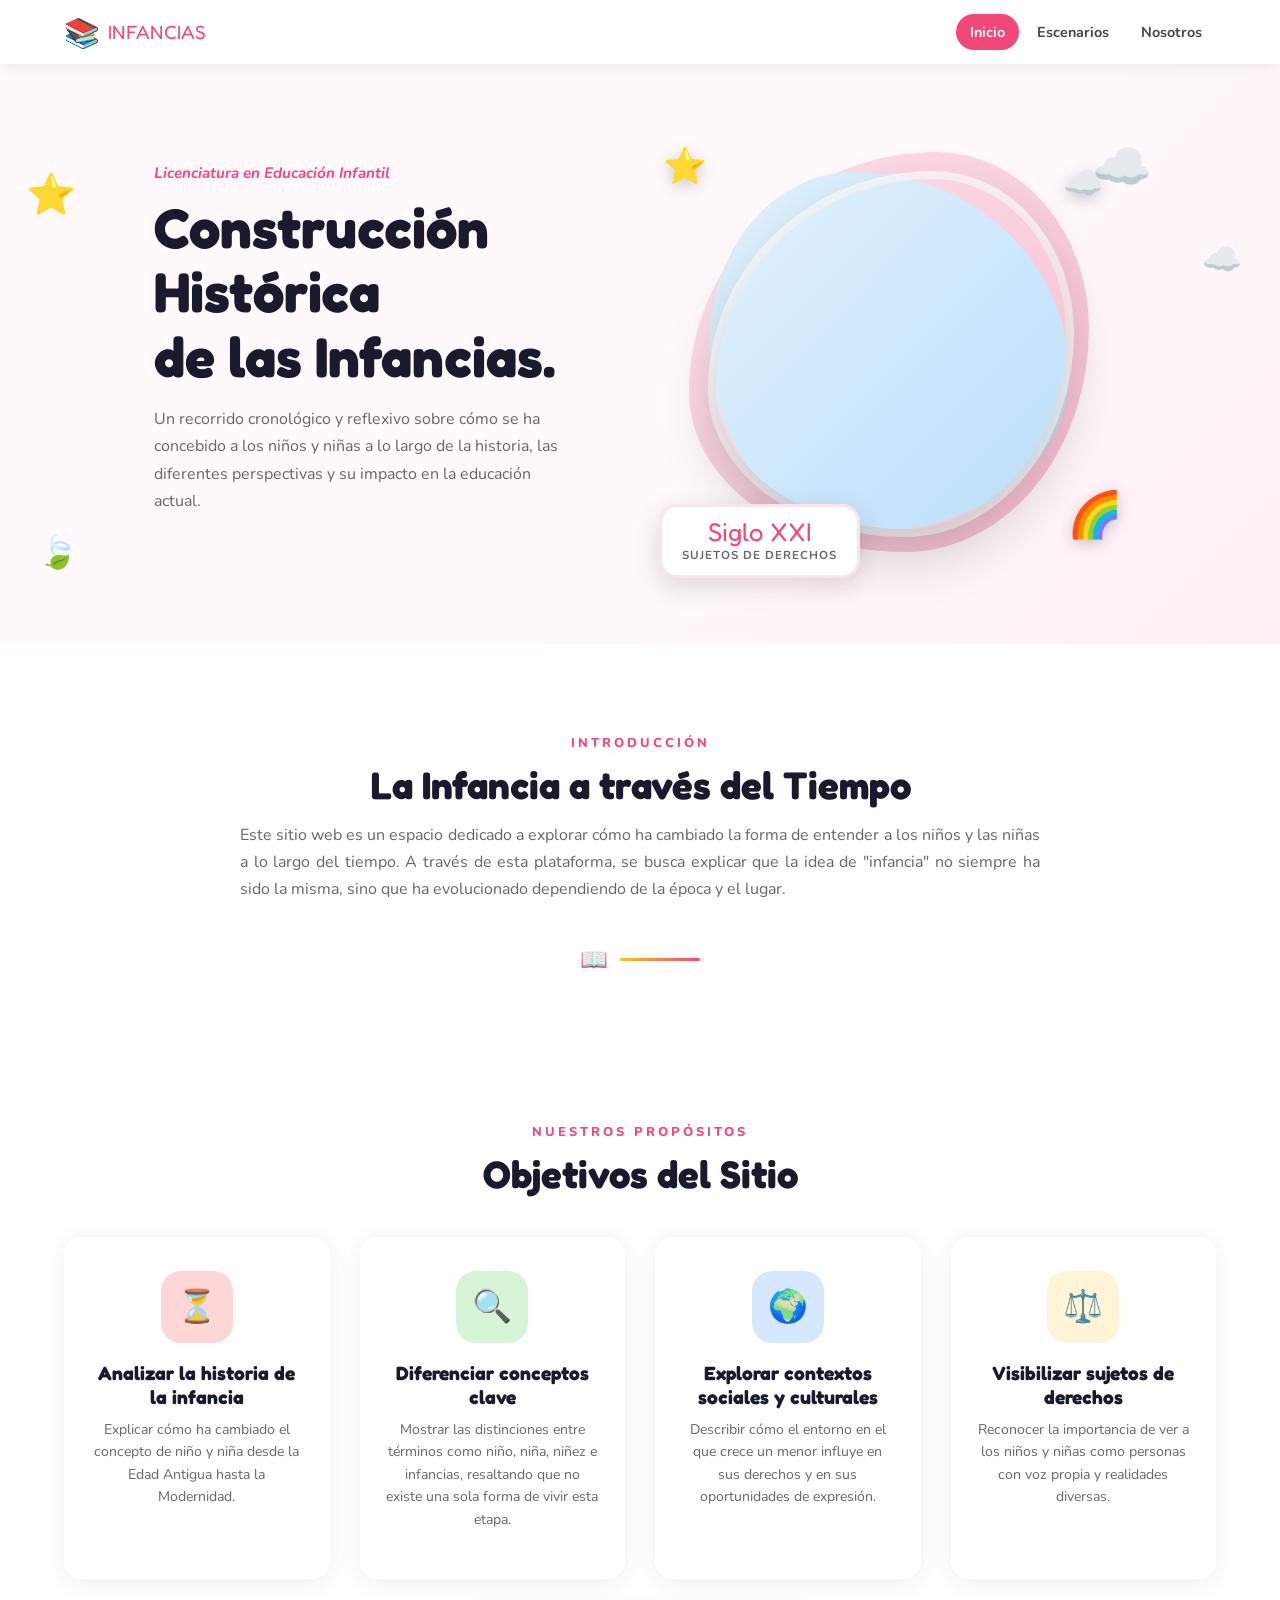
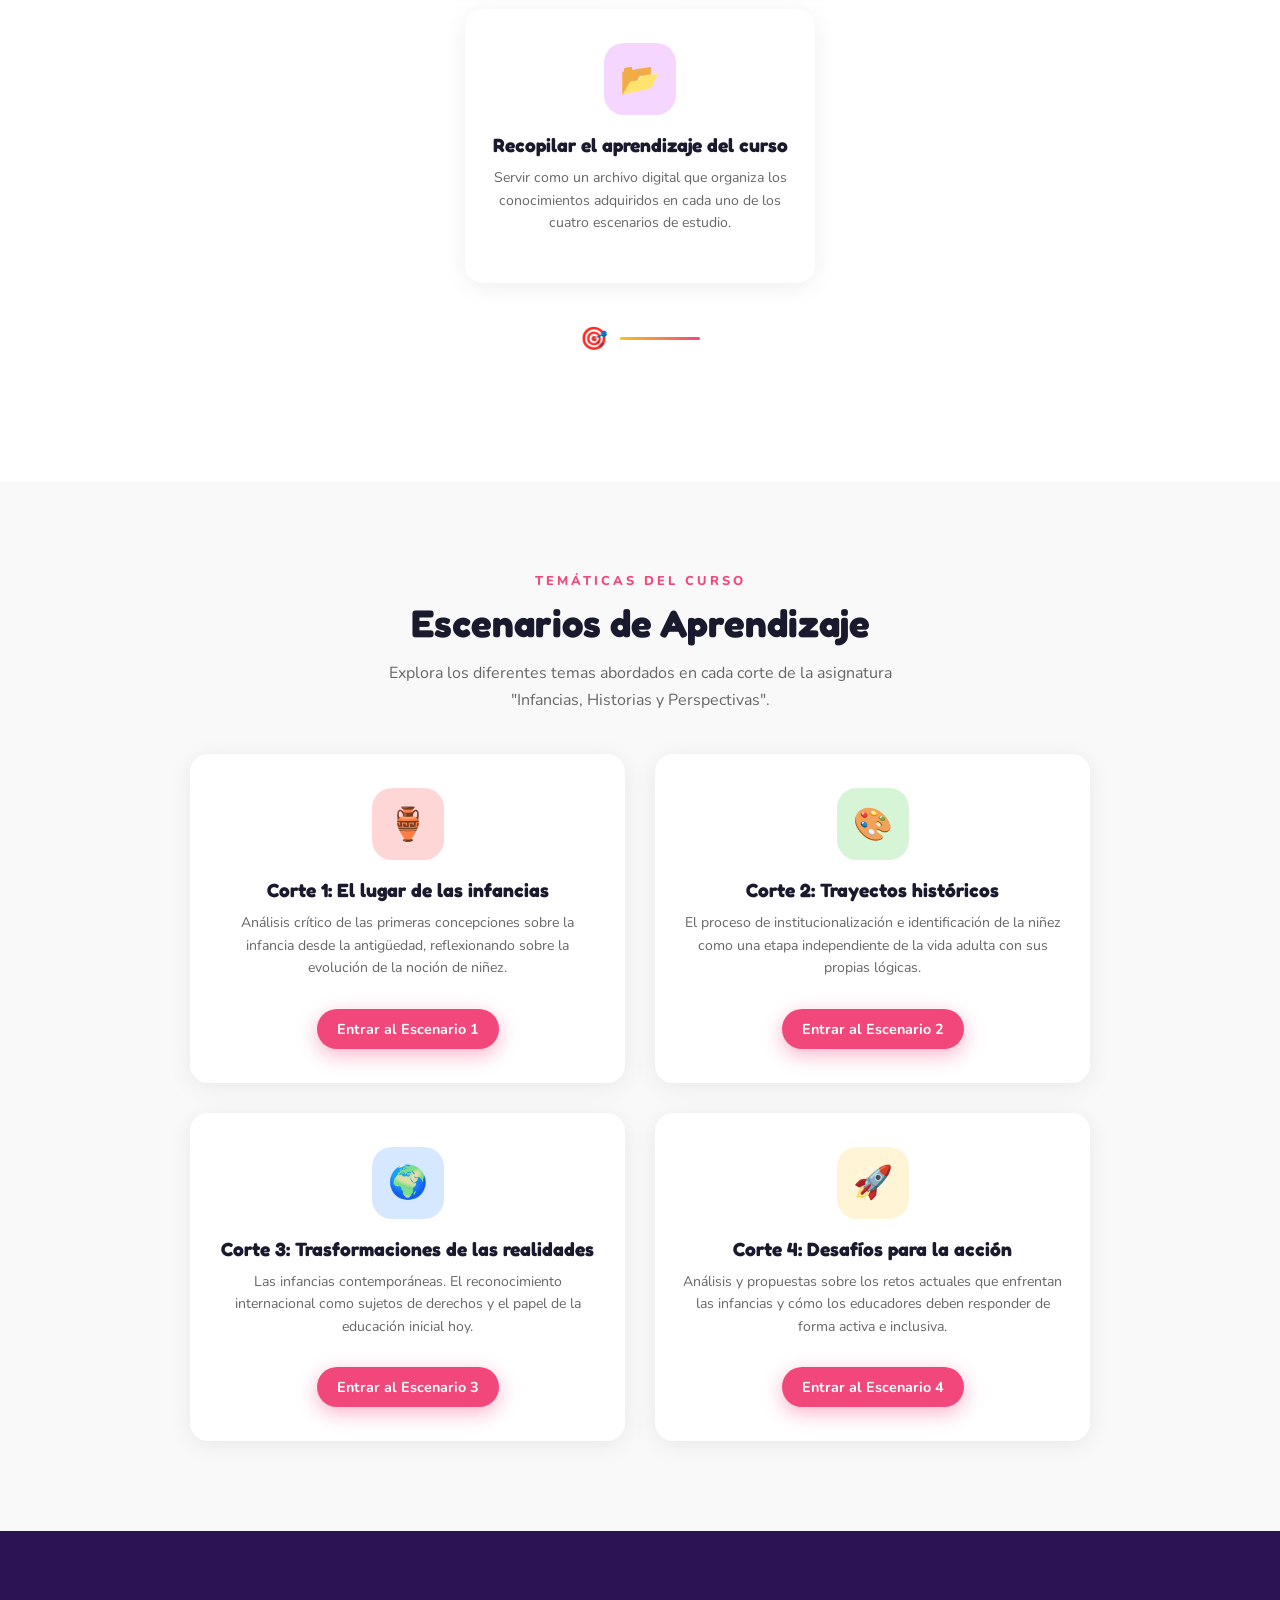
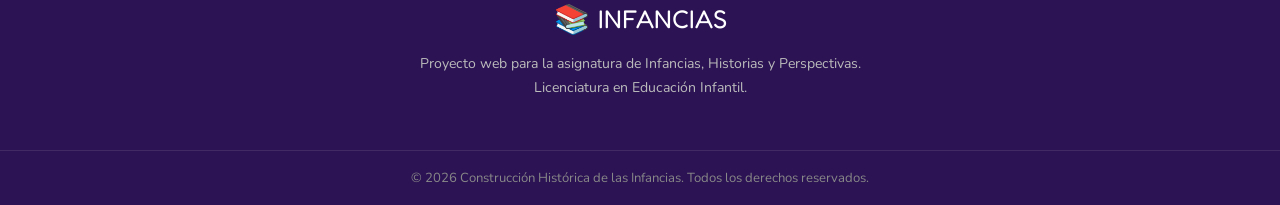
==== index.html @ b463b8f2 "Add files via upload" ====
<!doctype html>
<html lang="es">
  <head>
    <meta charset="UTF-8" />
    <meta name="viewport" content="width=device-width, initial-scale=1.0" />
    <title>Construcción Histórica de las Infancias</title>
    <meta name="description" content="Portal educativo sobre la construcción histórica de las infancias, desarrollado para la Licenciatura en Educación Infantil." />
    <!-- Fonts and icons -->
    <link rel="preconnect" href="https://fonts.googleapis.com" />
    <link rel="preconnect" href="https://fonts.gstatic.com" crossorigin />
    <link href="https://fonts.googleapis.com/css2?family=Nunito:wght@400;600;700;800;900&family=Fredoka+One&display=swap" rel="stylesheet" />
    <link rel="stylesheet" href="https://cdnjs.cloudflare.com/ajax/libs/font-awesome/6.5.0/css/all.min.css" />
    <link rel="stylesheet" href="styles.css" />
  </head>
  <body>
    <!-- ===== NAVBAR ===== -->
    <header class="navbar" id="navbar">
      <div class="nav-inner container">
        <a class="logo" href="index.html">
          <span class="logo-icon">📚</span>
          <span class="logo-text" style="font-size: 1.2rem;">INFANCIAS</span>
        </a>
        <nav class="nav-links" id="navLinks">
          <a href="index.html" class="active" id="nav-home">Inicio</a>
          <a href="index.html#escenarios" id="nav-escenarios">Escenarios</a>
          <a href="nosotros.html" id="nav-about">Nosotros</a>
        </nav>
        <button class="hamburger" id="hamburger" aria-label="Menu">
          <span></span><span></span><span></span>
        </button>
      </div>

    </header>

    <!-- ===== HERO ===== -->
    <section class="hero" id="home">
      <div class="hero-deco star" aria-hidden="true">⭐</div>
      <div class="hero-deco cloud cloud1" aria-hidden="true">☁️</div>
      <div class="hero-deco cloud cloud2" aria-hidden="true">☁️</div>
      <div class="hero-deco leaf" aria-hidden="true">🍃</div>
      <div class="container hero-inner">
        <div class="hero-content">
          <p class="hero-sub" id="hero-sub">Licenciatura en Educación Infantil</p>
          <h1 class="hero-title" id="hero-title" style="font-size: 3.5rem;">
            Construcción Histórica<br />de las Infancias.
          </h1>
          <p class="hero-desc" id="hero-desc">
            Un recorrido cronológico y reflexivo sobre cómo se ha concebido a los niños y niñas a lo largo de la historia, las diferentes perspectivas y su impacto en la educación actual.
          </p>
        </div>
        <div class="hero-image">
          <div class="hero-img-wrapper">
            <div class="blob-deco blob-1" aria-hidden="true"></div>
            <div class="blob-deco blob-2" aria-hidden="true"></div>
            <img src="imagenes/siblings-playing-with-brain-teaser-toys.jpg" alt="Niños jugando" class="hero-photo" />
            <div class="hero-badge badge-rainbow" aria-hidden="true">🌈</div>
            <div class="hero-badge badge-star"    aria-hidden="true">⭐</div>
            <div class="hero-badge badge-cloud"   aria-hidden="true">☁️</div>
            <div class="hero-stat">
              <span class="stat-num">Siglo XXI</span>
              <span class="stat-label">Sujetos de Derechos</span>
            </div>
          </div>
        </div>
      </div>
    </section>

    <!-- ===== INFORMACIÓN GENERAL ===== -->
    <section class="values" id="info-general">
      <div class="container values-inner">
        <p class="section-sub">INTRODUCCIÓN</p>
        <h2 class="section-title">La Infancia a través del Tiempo</h2>
        <p class="section-desc" style="max-width: 800px; text-align: justify;">
          Este sitio web es un espacio dedicado a explorar cómo ha cambiado la forma de entender a los niños y las niñas a lo largo del tiempo. A través de esta plataforma, se busca explicar que la idea de "infancia" no siempre ha sido la misma, sino que ha evolucionado dependiendo de la época y el lugar.
        </p>
        <div class="divider-bee" aria-hidden="true">
          📖 <span class="divider-line"></span>
        </div>
      </div>
    </section>

    <!-- ===== OBJETIVOS ===== -->
    <section class="values" id="objetivos" style="padding-top: 20px;">
      <div class="container values-inner">
        <p class="section-sub">NUESTROS PROPÓSITOS</p>
        <h2 class="section-title">Objetivos del Sitio</h2>
        
        <div class="classes-grid" style="display: grid; grid-template-columns: repeat(auto-fit, minmax(220px, 1fr)); gap: 30px; justify-content: center; margin-top: 40px; margin-bottom: 40px;">
          <div class="class-card">
            <div class="class-icon" style="background: #ffd6d6">⏳</div>
            <h3 style="font-size: 1.2rem;">Analizar la historia de la infancia</h3>
            <p>Explicar cómo ha cambiado el concepto de niño y niña desde la Edad Antigua hasta la Modernidad.</p>
          </div>
          <div class="class-card">
            <div class="class-icon" style="background: #d6f5d6">🔍</div>
            <h3 style="font-size: 1.2rem;">Diferenciar conceptos clave</h3>
            <p>Mostrar las distinciones entre términos como niño, niña, niñez e infancias, resaltando que no existe una sola forma de vivir esta etapa.</p>
          </div>
          <div class="class-card">
            <div class="class-icon" style="background: #d6e8ff">🌍</div>
            <h3 style="font-size: 1.2rem;">Explorar contextos sociales y culturales</h3>
            <p>Describir cómo el entorno en el que crece un menor influye en sus derechos y en sus oportunidades de expresión.</p>
          </div>
          <div class="class-card">
            <div class="class-icon" style="background: #fff4d6">⚖️</div>
            <h3 style="font-size: 1.2rem;">Visibilizar sujetos de derechos</h3>
            <p>Reconocer la importancia de ver a los niños y niñas como personas con voz propia y realidades diversas.</p>
          </div>
          <div class="class-card" style="grid-column: 1 / -1; max-width: 350px; margin: 0 auto;">
            <div class="class-icon" style="background: #f5d6ff">📂</div>
            <h3 style="font-size: 1.2rem;">Recopilar el aprendizaje del curso</h3>
            <p>Servir como un archivo digital que organiza los conocimientos adquiridos en cada uno de los cuatro escenarios de estudio.</p>
          </div>
        </div>
        <div class="divider-bee" aria-hidden="true" style="margin-top:20px;">
          🎯 <span class="divider-line"></span>
        </div>
      </div>
    </section>

    <!-- ===== ESCENARIOS ===== -->
    <section class="classes-sec" id="escenarios" style="background-color: var(--light);">
      <div class="container">
        <p class="section-sub">TEMÁTICAS DEL CURSO</p>
        <h2 class="section-title">Escenarios de Aprendizaje</h2>
        <p class="section-desc">
          Explora los diferentes temas abordados en cada corte de la asignatura "Infancias, Historias y Perspectivas".
        </p>
        <div class="classes-grid" style="display: grid; grid-template-columns: repeat(auto-fit, minmax(300px, 1fr)); gap: 30px; justify-content: center; max-width: 900px; margin: 0 auto;">
          <!-- Corte 1 -->
          <div class="class-card">
            <div class="class-icon" style="background: #ffd6d6">🏺</div>
            <h3>Corte 1: El lugar de las infancias</h3>
            <p>
              Análisis crítico de las primeras concepciones sobre la infancia desde la antigüedad, reflexionando sobre la evolución de la noción de niñez.
            </p>
            <a href="escenario1.html" class="btn btn-primary" style="margin-top: 15px; padding: 10px 20px; font-size: 0.9rem;">Entrar al Escenario 1</a>
          </div>
          <!-- Corte 2 -->
          <div class="class-card">
            <div class="class-icon" style="background: #d6f5d6">🎨</div>
            <h3>Corte 2: Trayectos históricos</h3>
            <p>
              El proceso de institucionalización e identificación de la niñez como una etapa independiente de la vida adulta con sus propias lógicas.
            </p>
            <a href="escenario2.html" class="btn btn-primary" style="margin-top: 15px; padding: 10px 20px; font-size: 0.9rem;">Entrar al Escenario 2</a>
          </div>
          <!-- Corte 3 -->
          <div class="class-card">
            <div class="class-icon" style="background: #d6e8ff">🌍</div>
            <h3>Corte 3: Trasformaciones de las realidades</h3>
            <p>
              Las infancias contemporáneas. El reconocimiento internacional como sujetos de derechos y el papel de la educación inicial hoy.
            </p>
            <a href="escenario3.html" class="btn btn-primary" style="margin-top: 15px; padding: 10px 20px; font-size: 0.9rem;">Entrar al Escenario 3</a>
          </div>
          <!-- Corte 4 -->
          <div class="class-card">
            <div class="class-icon" style="background: #fff4d6">🚀</div>
            <h3>Corte 4: Desafíos para la acción</h3>
            <p>
              Análisis y propuestas sobre los retos actuales que enfrentan las infancias y cómo los educadores deben responder de forma activa e inclusiva.
            </p>
            <a href="escenario4.html" class="btn btn-primary" style="margin-top: 15px; padding: 10px 20px; font-size: 0.9rem;">Entrar al Escenario 4</a>
          </div>
        </div>
      </div>
    </section>

    <!-- ===== FOOTER ===== -->
    <footer class="footer">
      <div class="container footer-inner" style="grid-template-columns: 1fr; text-align: center;">
        <div class="footer-col" id="footer-brand" style="align-items: center;">
          <a class="logo" href="index.html" style="justify-content: center;">
            <span class="logo-icon">📚</span>
            <span class="logo-text">INFANCIAS</span>
          </a>
          <p>
            Proyecto web para la asignatura de Infancias, Historias y Perspectivas.<br>Licenciatura en Educación Infantil.
          </p>
        </div>
      </div>
      <div class="footer-bottom">
        <p>
          &copy; 2026 Construcción Histórica de las Infancias. Todos los derechos reservados.
        </p>
      </div>
    </footer>

    <!-- Scroll to top -->
    <button class="scroll-top" id="scrollTop" aria-label="Scroll to top">
      <i class="fas fa-chevron-up"></i>
    </button>

    <script src="app.js"></script>
  </body>
</html>
---- styles.css ----
/* =========================================
   KINDORI KINDERGARTEN – CSS
   ========================================= */

/* ---------- RESET & BASE ---------- */
*,
*::before,
*::after {
  box-sizing: border-box;
  margin: 0;
  padding: 0;
}

:root {
  --pink: #f2477a;
  --purple: #2c1354;
  --yellow: #f5c518;
  --red: #ef5350;
  --green: #7cb342;
  --blue: #29b6f6;
  --orange: #ff7043;
  --white: #ffffff;
  --light: #f9f9f9;
  --gray: #666;
  --dark: #1a1a2e;
  --font: "Nunito", sans-serif;
  --font2: "Fredoka One", cursive;
  --shadow: 0 8px 32px rgba(0, 0, 0, 0.12);
  --radius: 18px;
  --transition: 0.3s ease;
}

html {
  scroll-behavior: smooth;
}

body {
  font-family: var(--font);
  font-size: 16px;
  color: #444;
  background: var(--white);
  overflow-x: hidden;
}

a {
  text-decoration: none;
  color: inherit;
}
ul {
  list-style: none;
}
img {
  display: block;
  max-width: 100%;
}

.container {
  max-width: 1200px;
  margin: 0 auto;
  padding: 0 24px;
}

/* ---------- BUTTONS ---------- */
.btn {
  display: inline-block;
  padding: 14px 32px;
  border-radius: 50px;
  font-weight: 700;
  font-size: 0.95rem;
  cursor: pointer;
  transition: var(--transition);
  border: none;
}
.btn-primary {
  background: var(--pink);
  color: var(--white);
  box-shadow: 0 6px 20px rgba(242, 71, 122, 0.4);
}
.btn-primary:hover {
  background: #d93568;
  transform: translateY(-2px);
  box-shadow: 0 10px 28px rgba(242, 71, 122, 0.5);
}

/* ---------- SECTION COMMON ---------- */
.section-sub {
  color: var(--pink);
  font-size: 0.8rem;
  font-weight: 800;
  letter-spacing: 3px;
  text-align: center;
  margin-bottom: 10px;
  text-transform: uppercase;
}
.section-title {
  font-family: var(--font2);
  font-size: 2.4rem;
  color: var(--dark);
  text-align: center;
  margin-bottom: 14px;
}
.section-desc {
  max-width: 540px;
  margin: 0 auto 40px;
  text-align: center;
  color: var(--gray);
  line-height: 1.7;
}



/* =========================================
   NAVBAR
   ========================================= */
.navbar {
  background: var(--white);
  position: sticky;
  top: 0;
  z-index: 1000;
  box-shadow: 0 2px 16px rgba(0, 0, 0, 0.08);
  transition: var(--transition);
}
.navbar.scrolled {
  box-shadow: 0 4px 24px rgba(0, 0, 0, 0.15);
}
.nav-inner {
  display: flex;
  align-items: center;
  justify-content: space-between;
  padding-top: 14px;
  padding-bottom: 14px;
}
.logo {
  display: flex;
  align-items: center;
  gap: 8px;
  font-family: var(--font2);
  font-size: 1.6rem;
  color: var(--dark);
}
.logo-icon {
  font-size: 1.8rem;
}
.logo-text {
  color: var(--pink);
}
.nav-links {
  display: flex;
  align-items: center;
  gap: 4px;
}
.nav-links a {
  padding: 8px 14px;
  border-radius: 50px;
  font-weight: 700;
  font-size: 0.9rem;
  color: #444;
  transition: var(--transition);
}
.nav-links a:hover,
.nav-links a.active {
  background: var(--pink);
  color: var(--white);
}
.search-btn {
  background: var(--pink);
  color: var(--white);
  border: none;
  width: 36px;
  height: 36px;
  border-radius: 50%;
  cursor: pointer;
  font-size: 0.9rem;
  transition: var(--transition);
  margin-left: 6px;
}
.search-btn:hover {
  background: #d93568;
}
.search-bar {
  display: none;
  padding: 12px 24px;
  border-top: 1px solid #eee;
}
.search-bar.open {
  display: flex;
  gap: 8px;
}
.search-bar input {
  flex: 1;
  padding: 10px 18px;
  border: 2px solid #eee;
  border-radius: 50px;
  font-family: var(--font);
  font-size: 0.9rem;
  outline: none;
  transition: var(--transition);
}
.search-bar input:focus {
  border-color: var(--pink);
}
.search-bar button {
  background: var(--pink);
  color: #fff;
  border: none;
  border-radius: 50px;
  padding: 10px 22px;
  cursor: pointer;
  transition: var(--transition);
}
.search-bar button:hover {
  background: #d93568;
}
.hamburger {
  display: none;
  flex-direction: column;
  gap: 5px;
  background: none;
  border: none;
  cursor: pointer;
  padding: 4px;
}
.hamburger span {
  width: 26px;
  height: 3px;
  background: var(--dark);
  border-radius: 3px;
  transition: var(--transition);
}

/* =========================================
   HERO
   ========================================= */
.hero {
  min-height: 580px;
  background: linear-gradient(135deg, #fff9fb 60%, #fff0f5 100%);
  position: relative;
  overflow: hidden;
  display: flex;
  align-items: center;
}
.hero-inner {
  display: flex;
  align-items: center;
  justify-content: space-between;
  gap: 32px;
  padding-top: 60px;
  padding-bottom: 60px;
}
.hero-content {
  flex: 1;
  max-width: 500px;
}
.hero-sub {
  color: var(--pink);
  font-weight: 700;
  font-size: 0.95rem;
  margin-bottom: 12px;
  font-style: italic;
}
.hero-title {
  font-family: var(--font2);
  font-size: 3.2rem;
  color: var(--dark);
  line-height: 1.15;
  margin-bottom: 18px;
  animation: fadeUp 0.7s ease both;
}
.hero-desc {
  color: var(--gray);
  line-height: 1.7;
  margin-bottom: 30px;
  max-width: 420px;
}
/* ── Hero image – foto real ── */
.hero-image {
  flex: 1;
  display: flex;
  justify-content: center;
  align-items: center;
  position: relative;
  min-height: 440px;
}

.hero-img-wrapper {
  position: relative;
  width: 440px;
  height: 440px;
  display: flex;
  align-items: center;
  justify-content: center;
  animation: floatBubble 5s ease-in-out infinite;
}

/* Blobs de fondo */
.blob-deco {
  position: absolute;
  border-radius: 50%;
  z-index: 0;
}
.blob-1 {
  width: 400px; height: 400px;
  background: linear-gradient(135deg, #fce4ec 0%, #f8bbd0 100%);
  border-radius: 62% 38% 46% 54% / 60% 44% 56% 40%;
  top: 18px; left: 18px;
}
.blob-2 {
  width: 360px; height: 360px;
  background: linear-gradient(135deg, #e3f2fd 0%, #bbdefb 100%);
  border-radius: 40% 60% 55% 45% / 48% 56% 44% 52%;
  top: 38px; left: 38px;
}

/* Foto principal con forma orgánica */
.hero-photo {
  position: relative;
  z-index: 2;
  width: 350px;
  height: 350px;
  object-fit: cover;
  object-position: center top;
  border-radius: 62% 38% 46% 54% / 60% 44% 56% 40%;
  box-shadow:
    0 24px 60px rgba(0,0,0,.20),
    0 0 0 8px rgba(255,255,255,.75);
  transition: transform .4s ease;
}
.hero-img-wrapper:hover .hero-photo {
  transform: scale(1.04);
}

/* Badges flotantes */
.hero-badge {
  position: absolute;
  z-index: 4;
  pointer-events: none;
  filter: drop-shadow(0 4px 8px rgba(0,0,0,.2));
}
.badge-rainbow {
  bottom: 28px; right: -12px;
  font-size: 2.8rem;
  animation: floatDeco 3s ease-in-out infinite alternate;
}
.badge-star {
  top: 8px; left: -8px;
  font-size: 2.2rem;
  animation: floatDeco 2.5s ease-in-out 0.4s infinite alternate;
}
.badge-cloud {
  top: 28px; right: 8px;
  font-size: 2rem;
  animation: floatDeco 3.5s ease-in-out 0.8s infinite alternate;
}

/* Stat bubble */
.hero-stat {
  position: absolute;
  bottom: -4px; left: -12px;
  z-index: 5;
  background: var(--white);
  border-radius: 18px;
  padding: 12px 20px;
  text-align: center;
  box-shadow: 0 8px 28px rgba(0,0,0,.14);
  border: 3px solid #fce4ec;
  animation: floatBubble 4s ease-in-out 1s infinite;
}
.stat-num {
  display: block;
  font-family: var(--font2);
  font-size: 1.6rem;
  color: var(--pink);
  line-height: 1;
}
.stat-label {
  display: block;
  font-size: .72rem;
  font-weight: 700;
  color: var(--gray);
  text-transform: uppercase;
  letter-spacing: 1px;
  margin-top: 2px;
}

/* Floating decorations (section-level) */
.hero-deco {
  position: absolute;
  pointer-events: none;
  animation: floatDeco 3s ease-in-out infinite alternate;
}
.star  { top: 18%; left: 2%;   font-size: 2.5rem; animation-delay: 0.4s; }
.leaf  { bottom: 12%; left: 3%; font-size: 2rem;   animation-delay: 1s;   }
.cloud1 { top: 12%; right: 10%; font-size: 3rem;   animation-delay: 0.2s; }
.cloud2 { top: 30%; right: 3%;  font-size: 2rem;   animation-delay: 0.8s; }

/* =========================================
   CORE VALUES
   ========================================= */
.values {
  padding: 90px 0 80px;
}
.divider-bee {
  display: flex;
  align-items: center;
  gap: 12px;
  justify-content: center;
  font-size: 1.4rem;
  margin-bottom: 48px;
}
.divider-line {
  display: inline-block;
  width: 80px;
  height: 3px;
  background: linear-gradient(90deg, var(--yellow), var(--pink));
  border-radius: 3px;
}
.cards-grid {
  display: grid;
  grid-template-columns: repeat(4, 1fr);
  gap: 24px;
}
.card {
  border-radius: var(--radius);
  padding: 32px 22px 28px;
  text-align: center;
  color: #fff;
  transition: var(--transition);
  position: relative;
  overflow: hidden;
  box-shadow: var(--shadow);
}
.card::before {
  content: "";
  position: absolute;
  inset: 0;
  background: rgba(255, 255, 255, 0.08);
  border-radius: var(--radius);
}
.card:hover {
  transform: translateY(-8px);
  box-shadow: 0 16px 48px rgba(0, 0, 0, 0.2);
}
.card-red {
  background: linear-gradient(145deg, #ef5350, #e53935);
}
.card-yellow {
  background: linear-gradient(145deg, #f5c518, #f9a825);
}
.card-green {
  background: linear-gradient(145deg, #7cb342, #558b2f);
}
.card-blue {
  background: linear-gradient(145deg, #29b6f6, #0288d1);
}
.card-img-wrap {
  width: 110px;
  height: 110px;
  border-radius: 50%;
  overflow: hidden;
  border: 5px dashed rgba(255, 255, 255, 0.7);
  margin: 0 auto 20px;
  box-shadow: 0 4px 16px rgba(0, 0, 0, 0.15);
}
.card-img-wrap img {
  width: 100%;
  height: 100%;
  object-fit: cover;
}
.card h3 {
  font-family: var(--font2);
  font-size: 1.2rem;
  margin-bottom: 10px;
}
.card p {
  font-size: 0.86rem;
  line-height: 1.6;
  opacity: 0.92;
}

/* =========================================
   ENROLLMENT CTA
   ========================================= */
.enroll-cta {
  background: #fff;
  padding: 36px 0;
  border-top: 1px solid #f0e6ef;
  border-bottom: 1px solid #f0e6ef;
}
.enroll-inner {
  display: flex;
  align-items: center;
  justify-content: space-between;
  gap: 24px;
  flex-wrap: wrap;
}
.enroll-question {
  font-size: 1.3rem;
  font-weight: 800;
  color: var(--dark);
  margin-bottom: 6px;
}
.enroll-desc {
  color: var(--gray);
  font-size: 0.9rem;
}
.pink {
  color: var(--pink);
}

/* =========================================
   GUIDING SECTION
   ========================================= */
.guiding {
  padding: 90px 0;
  background: #fafafa;
}
.guiding-inner {
  display: flex;
  align-items: center;
  gap: 60px;
  flex-wrap: wrap;
}
.guiding-image {
  flex: 1;
  min-width: 280px;
  position: relative;
}
.guiding-image img {
  width: 100%;
  border-radius: 24px;
  box-shadow: var(--shadow);
}
.guiding-badge {
  position: absolute;
  bottom: -18px;
  right: -18px;
  width: 72px;
  height: 72px;
  background: var(--pink);
  border-radius: 50%;
  display: flex;
  align-items: center;
  justify-content: center;
  color: #fff;
  font-size: 1.8rem;
  box-shadow: 0 8px 24px rgba(242, 71, 122, 0.4);
  animation: hearthBeat 1.4s ease-in-out infinite;
}
.guiding-content {
  flex: 1;
  min-width: 280px;
}
.guiding-title {
  font-family: var(--font2);
  font-size: 2.2rem;
  color: var(--pink);
  line-height: 1.25;
  margin-bottom: 18px;
}
.guiding-title .dark {
  color: var(--dark);
}
.guiding-content p {
  color: var(--gray);
  line-height: 1.7;
  margin-bottom: 22px;
}
.guiding-list {
  margin-bottom: 28px;
}
.guiding-list li {
  display: flex;
  align-items: center;
  gap: 10px;
  color: #444;
  font-size: 0.95rem;
  margin-bottom: 10px;
  font-weight: 600;
}
.guiding-list li i {
  color: var(--green);
  font-size: 1rem;
}

/* =========================================
   CLASSES SECTION
   ========================================= */
.classes-sec {
  padding: 90px 0;
  background: var(--white);
}
.classes-grid {
  display: grid;
  grid-template-columns: repeat(3, 1fr);
  gap: 26px;
}
.class-card {
  background: var(--white);
  border-radius: var(--radius);
  padding: 32px 24px;
  text-align: center;
  box-shadow: 0 4px 24px rgba(0, 0, 0, 0.07);
  transition: var(--transition);
  border: 2px solid transparent;
}
.class-card:hover {
  border-color: var(--pink);
  transform: translateY(-6px);
  box-shadow: 0 12px 36px rgba(242, 71, 122, 0.15);
}
.class-icon {
  width: 72px;
  height: 72px;
  border-radius: 20px;
  display: flex;
  align-items: center;
  justify-content: center;
  font-size: 2rem;
  margin: 0 auto 18px;
}
.class-card h3 {
  font-family: var(--font2);
  font-size: 1.2rem;
  color: var(--dark);
  margin-bottom: 10px;
}
.class-card p {
  color: var(--gray);
  font-size: 0.88rem;
  line-height: 1.6;
  margin-bottom: 14px;
}
.class-age {
  display: inline-block;
  background: #fce4ec;
  color: var(--pink);
  font-size: 0.78rem;
  font-weight: 700;
  padding: 4px 14px;
  border-radius: 50px;
}

/* =========================================
   TEACHERS SECTION
   ========================================= */
.teachers-sec {
  padding: 90px 0;
  background: var(--light);
}
.teachers-grid {
  display: grid;
  grid-template-columns: repeat(4, 1fr);
  gap: 24px;
}
.teacher-card {
  background: var(--white);
  border-radius: var(--radius);
  overflow: hidden;
  box-shadow: var(--shadow);
  transition: var(--transition);
}
.teacher-card:hover {
  transform: translateY(-8px);
}
.teacher-card img {
  width: 100%;
  height: 400px;
  object-fit: cover;
}
.teacher-info {
  padding: 18px;
  text-align: center;
}
.teacher-info h4 {
  font-family: var(--font2);
  font-size: 1.1rem;
  color: var(--dark);
  margin-bottom: 4px;
}
.teacher-info span {
  font-size: 0.82rem;
  color: var(--pink);
  font-weight: 700;
  display: block;
  margin-bottom: 12px;
}
.teacher-social {
  display: flex;
  gap: 8px;
  justify-content: center;
}
.teacher-social a {
  width: 30px;
  height: 30px;
  border-radius: 50%;
  background: var(--purple);
  color: #fff;
  display: flex;
  align-items: center;
  justify-content: center;
  font-size: 0.75rem;
  transition: var(--transition);
}
.teacher-social a:hover {
  background: var(--pink);
  transform: scale(1.1);
}

/* =========================================
   BLOG SECTION
   ========================================= */
.blog-sec {
  padding: 90px 0;
  background: var(--white);
}
.blog-grid {
  display: grid;
  grid-template-columns: repeat(3, 1fr);
  gap: 28px;
}
.blog-card {
  border-radius: var(--radius);
  overflow: hidden;
  box-shadow: 0 6px 28px rgba(0, 0, 0, 0.09);
  background: var(--white);
  transition: var(--transition);
}
.blog-card:hover {
  transform: translateY(-6px);
  box-shadow: 0 14px 40px rgba(0, 0, 0, 0.15);
}
.blog-img {
  position: relative;
  overflow: hidden;
  height: 210px;
}
.blog-img img {
  width: 100%;
  height: 100%;
  object-fit: cover;
  transition: transform 0.4s ease;
}
.blog-card:hover .blog-img img {
  transform: scale(1.06);
}
.blog-cat {
  position: absolute;
  top: 14px;
  left: 14px;
  background: var(--pink);
  color: #fff;
  font-size: 0.75rem;
  font-weight: 700;
  padding: 4px 14px;
  border-radius: 50px;
}
.blog-body {
  padding: 22px;
}
.blog-meta {
  display: flex;
  gap: 16px;
  color: #999;
  font-size: 0.8rem;
  margin-bottom: 12px;
}
.blog-meta span {
  display: flex;
  align-items: center;
  gap: 5px;
}
.blog-body h3 {
  font-family: var(--font2);
  font-size: 1.1rem;
  color: var(--dark);
  margin-bottom: 10px;
  line-height: 1.35;
}
.blog-body p {
  color: var(--gray);
  font-size: 0.87rem;
  line-height: 1.65;
  margin-bottom: 16px;
}
.read-more {
  color: var(--pink);
  font-weight: 700;
  font-size: 0.88rem;
  display: inline-flex;
  align-items: center;
  gap: 6px;
  transition: var(--transition);
}
.read-more:hover {
  gap: 10px;
  color: #d93568;
}

/* =========================================
   FOOTER
   ========================================= */
.footer {
  background: var(--purple);
  color: #ccc;
  padding: 70px 0 0;
}
.footer-inner {
  display: grid;
  grid-template-columns: 2fr 1fr 1fr 1.5fr;
  gap: 40px;
  padding-bottom: 50px;
}
.footer-col .logo {
  margin-bottom: 16px;
}
.footer-col .logo-text {
  color: #fff;
}
.footer-col p {
  font-size: 0.88rem;
  line-height: 1.7;
  color: #bbb;
}
.footer-social {
  display: flex;
  gap: 10px;
  margin-top: 18px;
}
.footer-social a {
  width: 34px;
  height: 34px;
  border-radius: 50%;
  background: rgba(255, 255, 255, 0.1);
  color: #fff;
  display: flex;
  align-items: center;
  justify-content: center;
  font-size: 0.8rem;
  transition: var(--transition);
}
.footer-social a:hover {
  background: var(--pink);
  transform: scale(1.1);
}
.footer-col h4 {
  font-family: var(--font2);
  font-size: 1.15rem;
  color: #fff;
  margin-bottom: 20px;
  position: relative;
  padding-bottom: 10px;
}
.footer-col h4::after {
  content: "";
  position: absolute;
  bottom: 0;
  left: 0;
  width: 36px;
  height: 3px;
  background: var(--pink);
  border-radius: 3px;
}
.footer-col ul li {
  margin-bottom: 10px;
}
.footer-col ul li a {
  color: #bbb;
  font-size: 0.88rem;
  transition: var(--transition);
}
.footer-col ul li a:hover {
  color: var(--pink);
  padding-left: 4px;
}
.contact-list li {
  display: flex;
  align-items: flex-start;
  gap: 10px;
  font-size: 0.87rem;
  color: #bbb;
  margin-bottom: 12px;
}
.contact-list li i {
  color: var(--pink);
  margin-top: 2px;
  min-width: 14px;
}
.footer-bottom {
  border-top: 1px solid rgba(255, 255, 255, 0.1);
  text-align: center;
  padding: 18px 24px;
  font-size: 0.82rem;
  color: #888;
}

/* =========================================
   SCROLL TO TOP
   ========================================= */
.scroll-top {
  position: fixed;
  bottom: 28px;
  right: 28px;
  width: 46px;
  height: 46px;
  background: var(--pink);
  color: #fff;
  border: none;
  border-radius: 50%;
  font-size: 1rem;
  cursor: pointer;
  display: none;
  align-items: center;
  justify-content: center;
  box-shadow: 0 6px 20px rgba(242, 71, 122, 0.45);
  transition: var(--transition);
  z-index: 9999;
}
.scroll-top.visible {
  display: flex;
}
.scroll-top:hover {
  transform: translateY(-4px);
  background: #d93568;
}

/* =========================================
   ANIMATIONS
   ========================================= */
@keyframes fadeUp {
  from {
    opacity: 0;
    transform: translateY(30px);
  }
  to {
    opacity: 1;
    transform: translateY(0);
  }
}
@keyframes floatDeco {
  from {
    transform: translateY(0) rotate(0deg);
  }
  to {
    transform: translateY(-14px) rotate(8deg);
  }
}
@keyframes floatBubble {
  0%,
  100% {
    transform: translateY(0);
  }
  50% {
    transform: translateY(-12px);
  }
}
@keyframes planeFly {
  from {
    transform: translateX(0) rotate(-5deg);
  }
  to {
    transform: translateX(12px) rotate(5deg);
  }
}
@keyframes hearthBeat {
  0%,
  100% {
    transform: scale(1);
  }
  50% {
    transform: scale(1.1);
  }
}

/* Reveal on scroll */
.reveal {
  opacity: 0;
  transform: translateY(40px);
  transition:
    opacity 0.7s ease,
    transform 0.7s ease;
}
.reveal.visible {
  opacity: 1;
  transform: translateY(0);
}

/* =========================================
   RESPONSIVE
   ========================================= */
@media (max-width: 1024px) {
  .cards-grid {
    grid-template-columns: repeat(2, 1fr);
  }
  .teachers-grid {
    grid-template-columns: repeat(2, 1fr);
  }
  .classes-grid {
    grid-template-columns: repeat(2, 1fr);
  }
  .footer-inner {
    grid-template-columns: 1fr 1fr;
  }
}

@media (max-width: 768px) {

  .nav-links {
    display: none;
    flex-direction: column;
    position: absolute;
    top: 100%;
    left: 0;
    right: 0;
    background: #fff;
    padding: 20px;
    box-shadow: 0 8px 24px rgba(0, 0, 0, 0.1);
    z-index: 1000;
    border-top: 2px solid #fce4ec;
  }
  .nav-links.open {
    display: flex;
  }
  .hamburger {
    display: flex;
  }
  .hero-inner {
    flex-direction: column;
    text-align: center;
    padding-top: 40px;
  }
  .hero-title {
    font-size: 2.2rem;
  }
  .hero-image {
    display: none;
  }
  .cards-grid {
    grid-template-columns: 1fr 1fr;
  }
  .classes-grid {
    grid-template-columns: 1fr 1fr;
  }
  .blog-grid {
    grid-template-columns: 1fr;
  }
  .teachers-grid {
    grid-template-columns: 1fr 1fr;
  }
  .footer-inner {
    grid-template-columns: 1fr;
  }
  .guiding-inner {
    flex-direction: column;
  }
  .section-title {
    font-size: 1.9rem;
  }
  .enroll-inner {
    flex-direction: column;
    text-align: center;
  }
}

@media (max-width: 480px) {
  .cards-grid {
    grid-template-columns: 1fr;
  }
  .classes-grid {
    grid-template-columns: 1fr;
  }
  .teachers-grid {
    grid-template-columns: 1fr;
  }
  .hero-title {
    font-size: 1.9rem;
  }
}
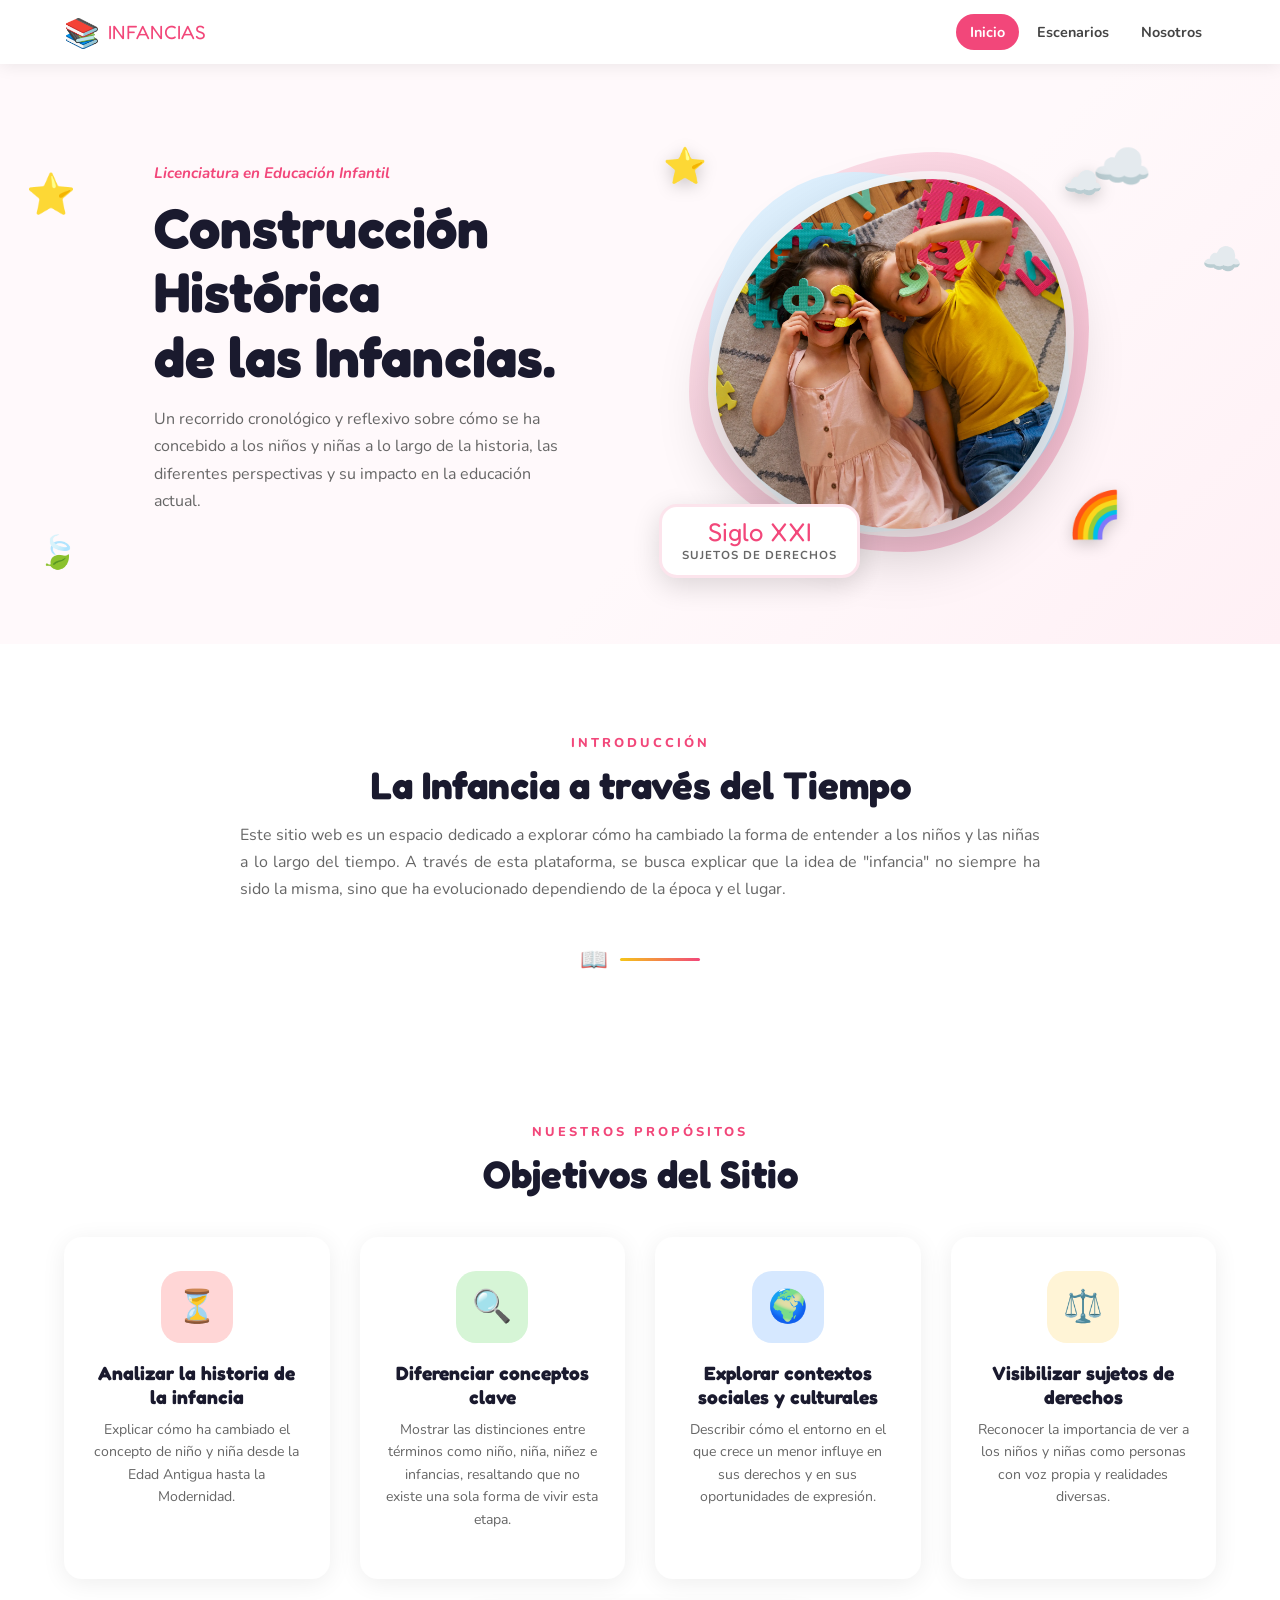
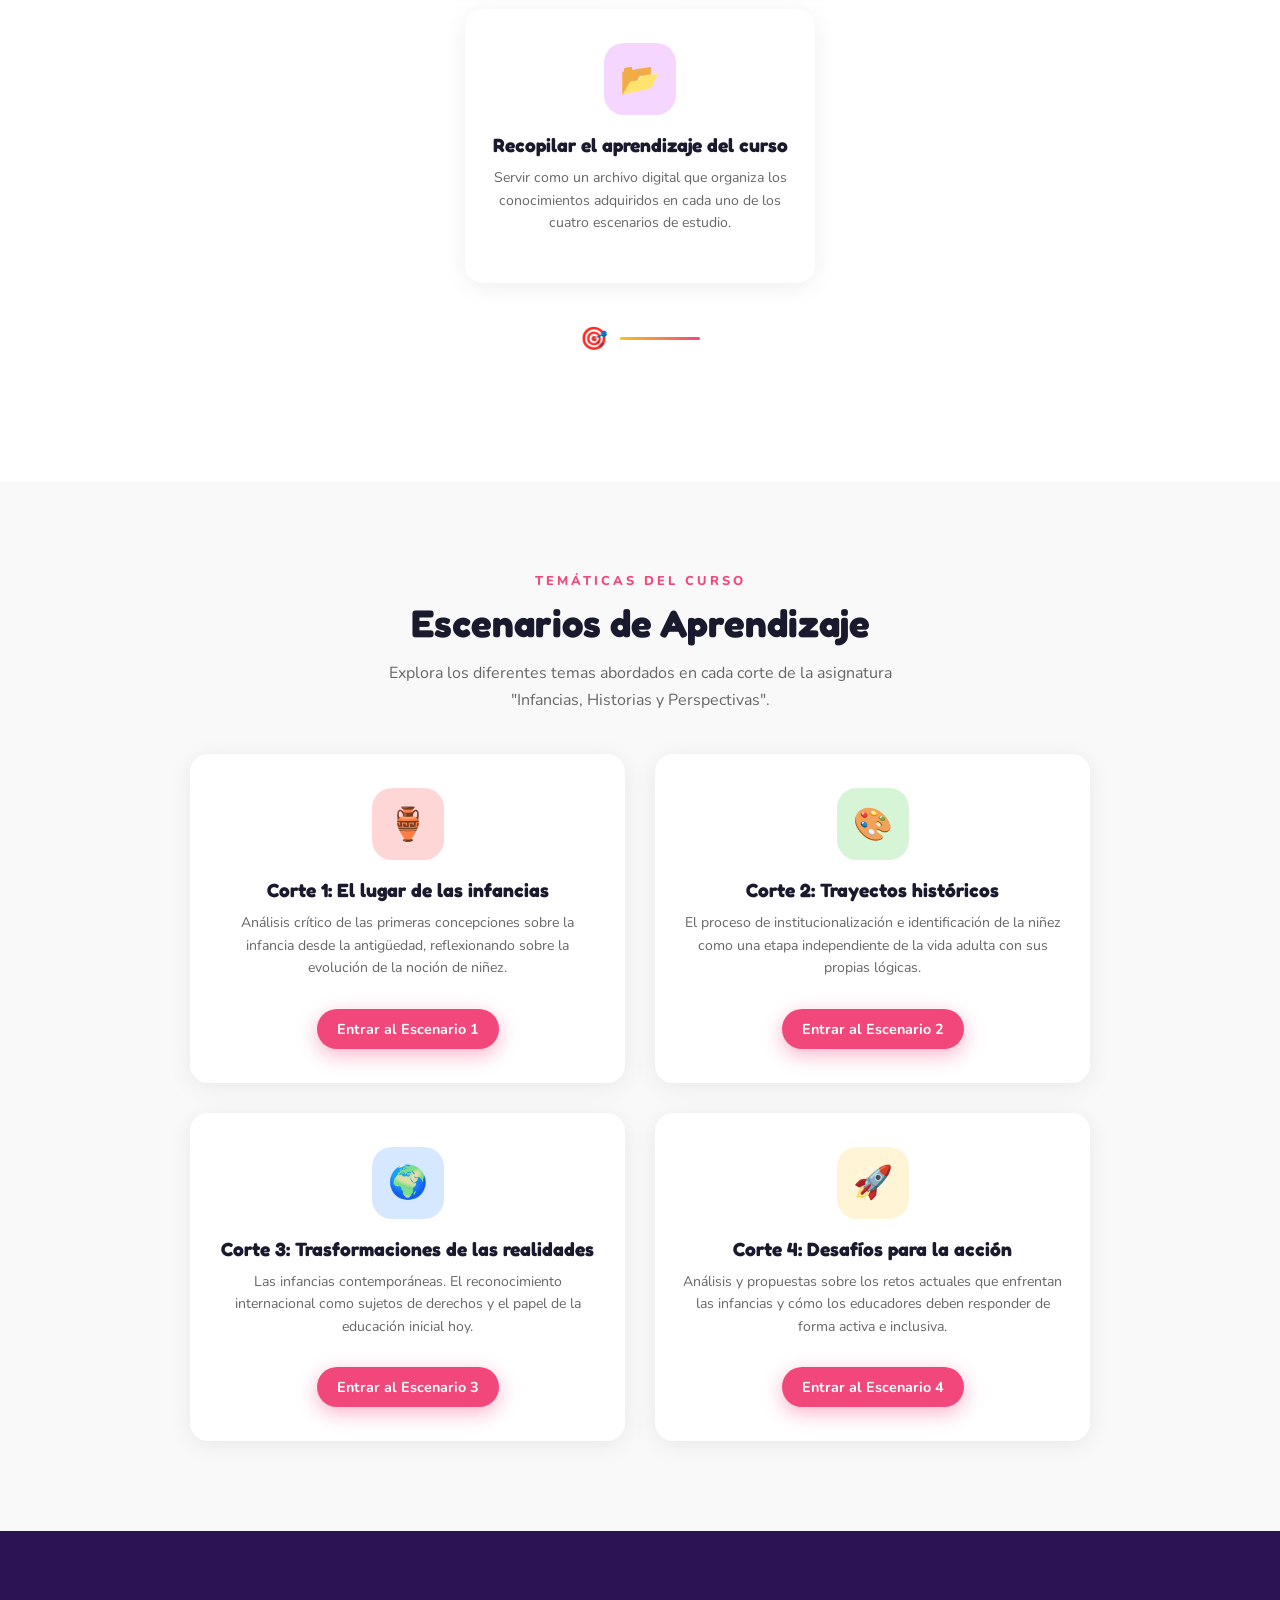
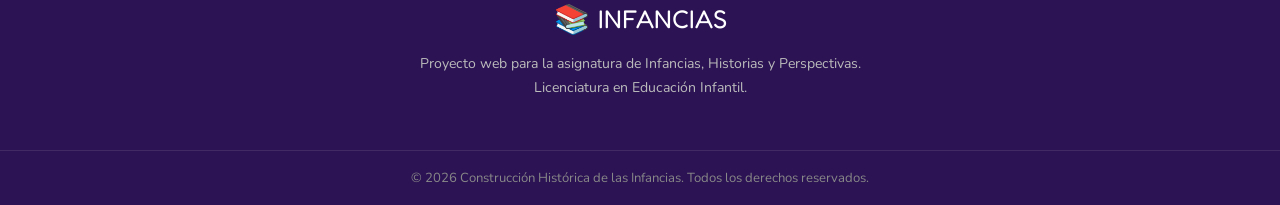
==== commit 727d6f9d: "Add files via upload" ====
--- a/index.html
+++ b/index.html
@@ -52,7 +52,7 @@
           <div class="hero-img-wrapper">
             <div class="blob-deco blob-1" aria-hidden="true"></div>
             <div class="blob-deco blob-2" aria-hidden="true"></div>
-            <img src="imagenes/siblings-playing-with-brain-teaser-toys.jpg" alt="Niños jugando" class="hero-photo" />
+            <img src="imagenes/siblings-playing-with-brain-teaser-toys.webp" alt="Niños jugando" class="hero-photo" />
             <div class="hero-badge badge-rainbow" aria-hidden="true">🌈</div>
             <div class="hero-badge badge-star"    aria-hidden="true">⭐</div>
             <div class="hero-badge badge-cloud"   aria-hidden="true">☁️</div>
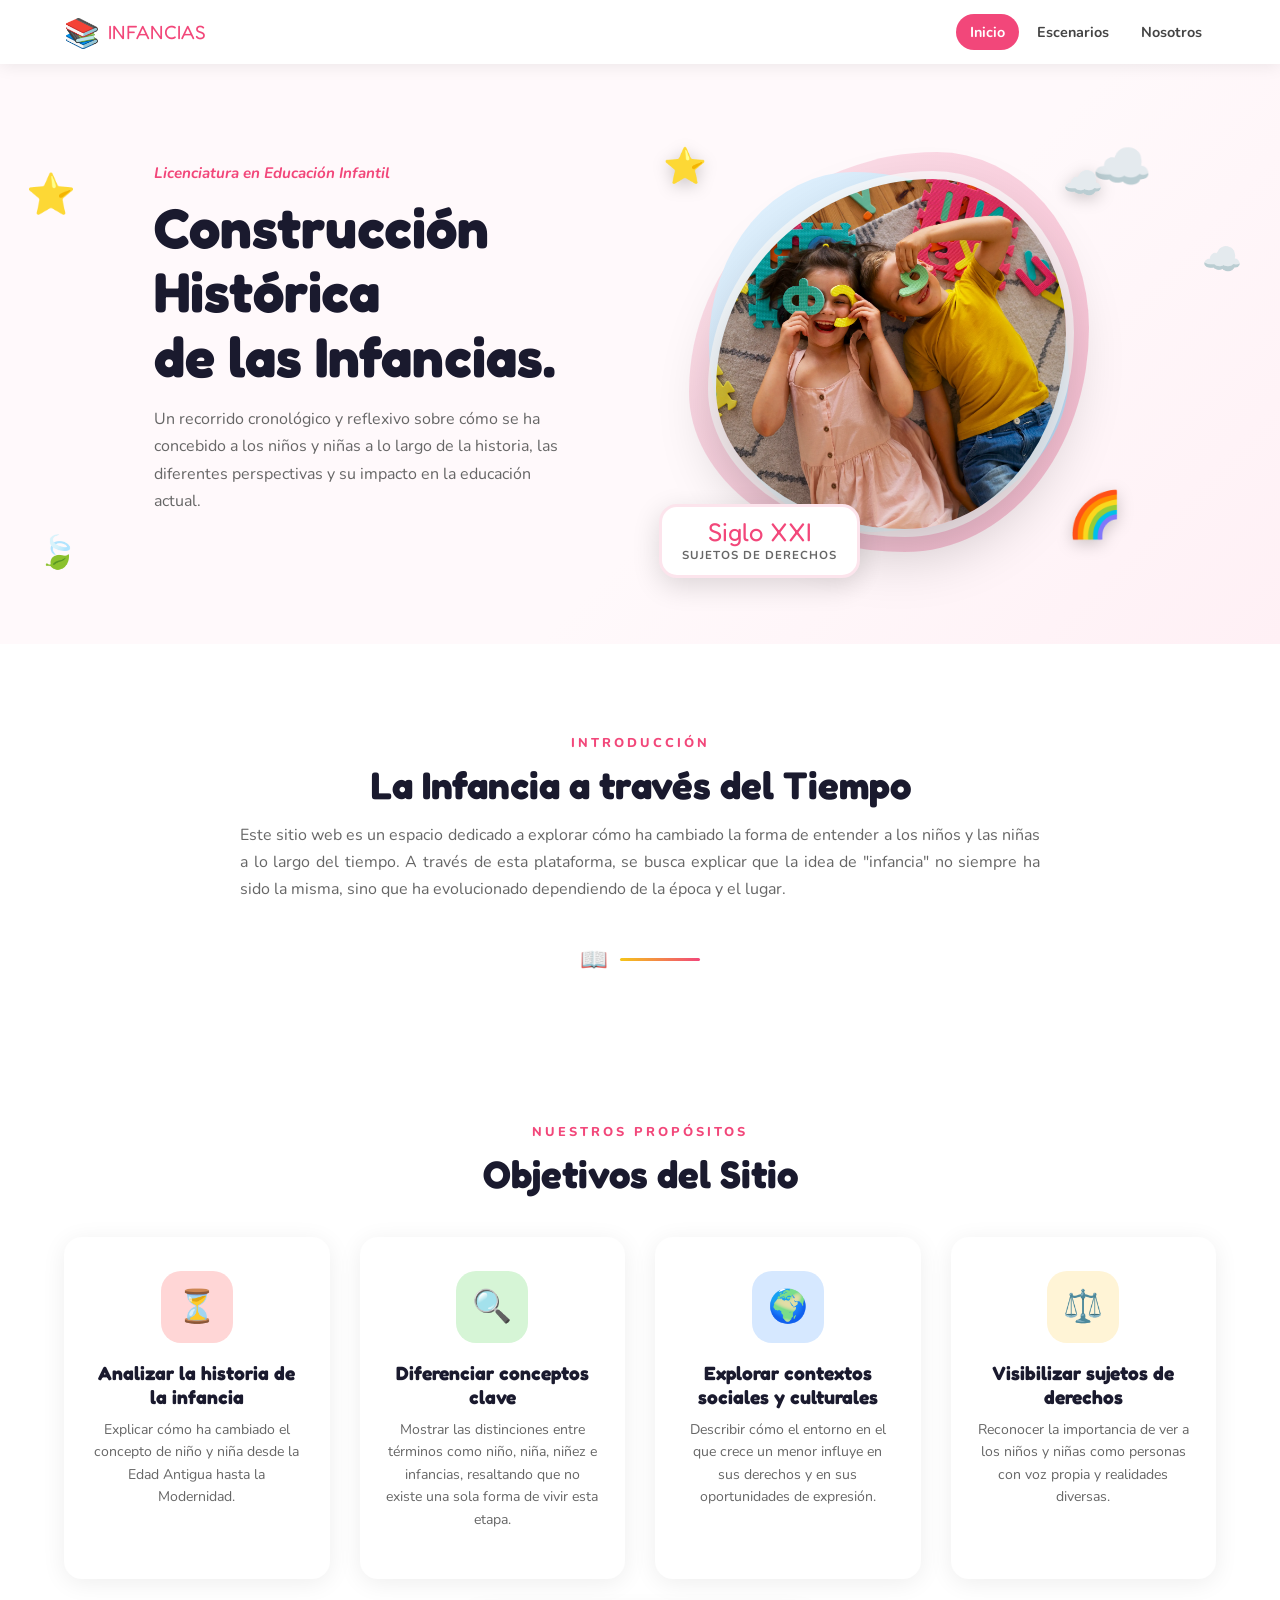
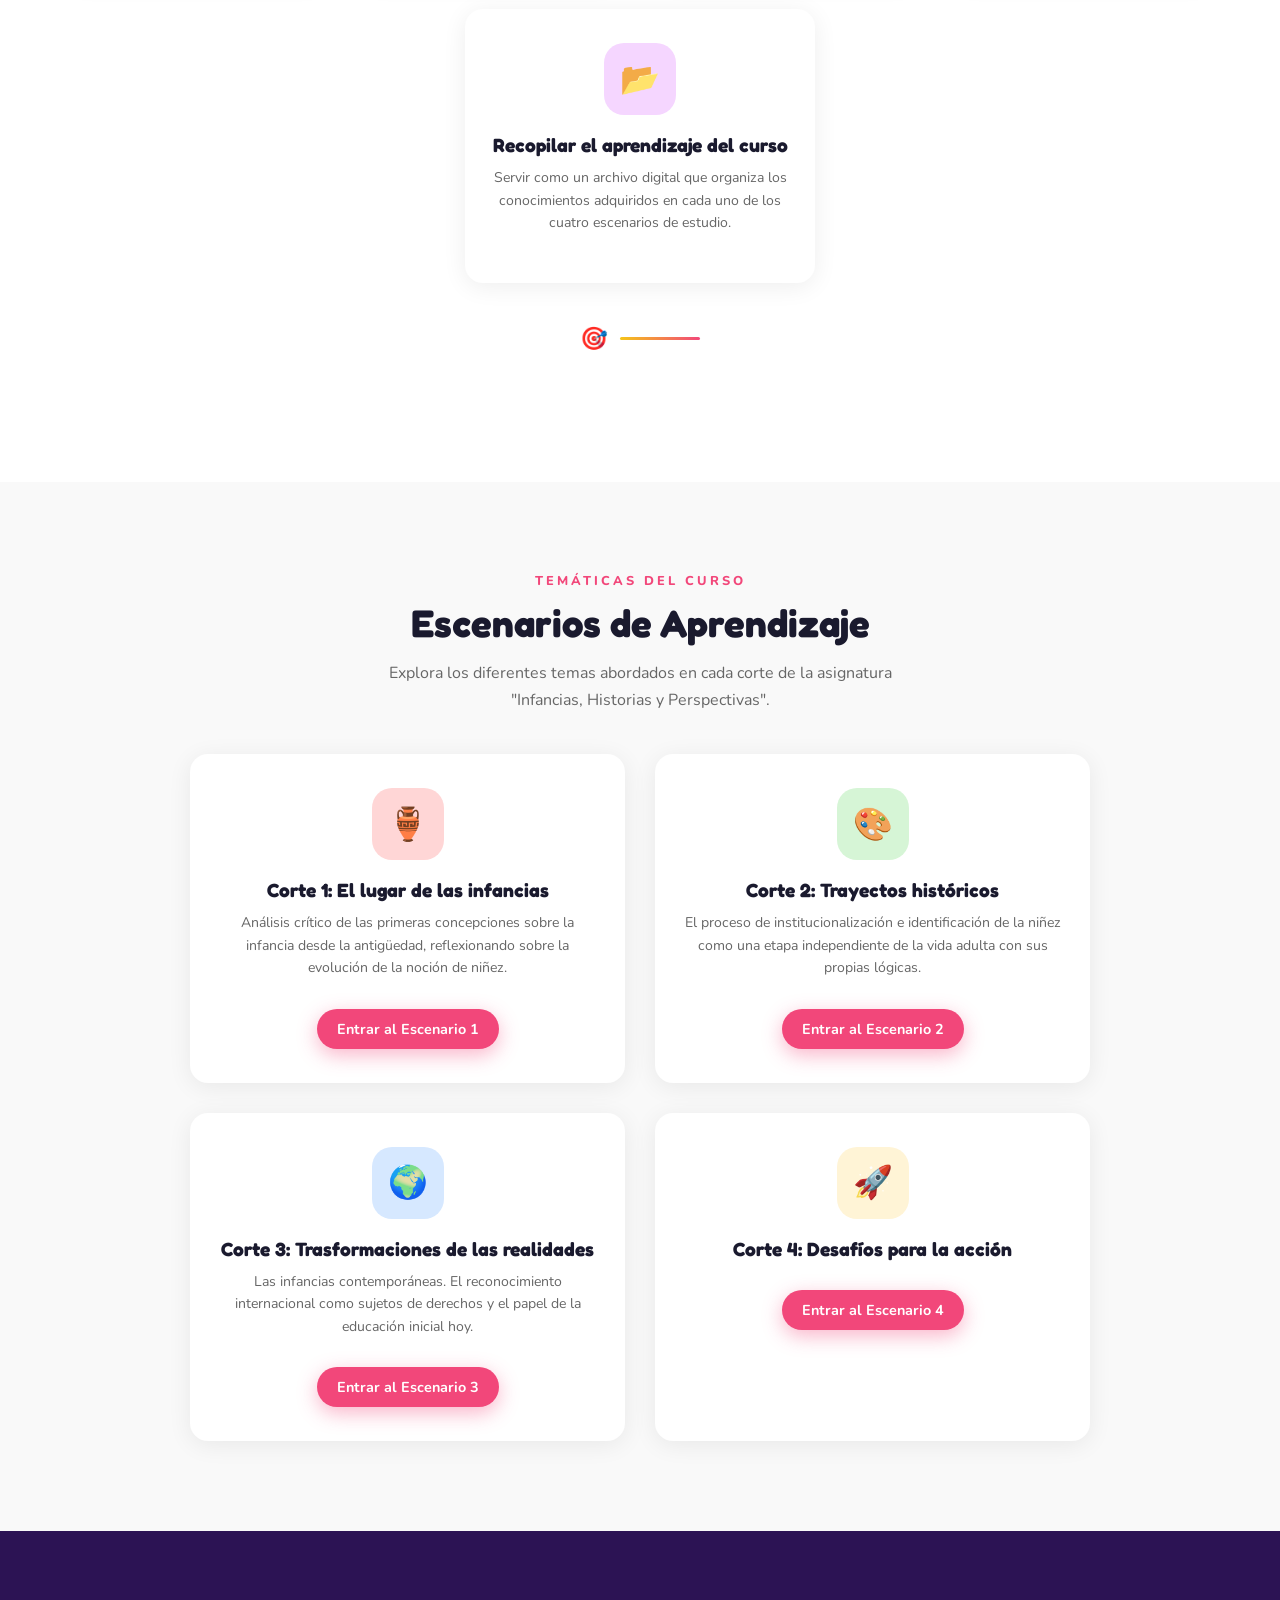
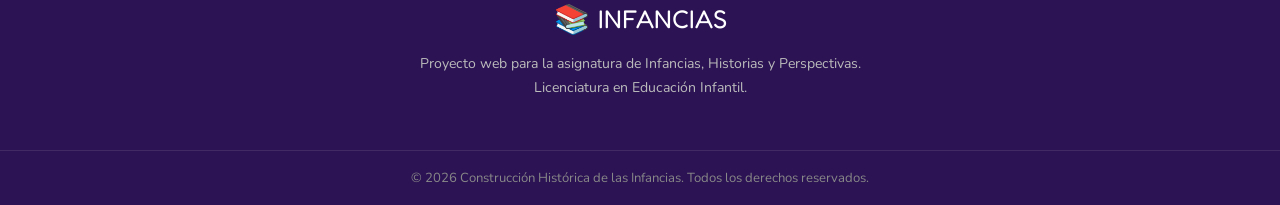
==== commit 9ec1b529: "Add files via upload" ====
--- a/index.html
+++ b/index.html
@@ -159,7 +159,6 @@
             <div class="class-icon" style="background: #fff4d6">🚀</div>
             <h3>Corte 4: Desafíos para la acción</h3>
             <p>
-              Análisis y propuestas sobre los retos actuales que enfrentan las infancias y cómo los educadores deben responder de forma activa e inclusiva.
             </p>
             <a href="escenario4.html" class="btn btn-primary" style="margin-top: 15px; padding: 10px 20px; font-size: 0.9rem;">Entrar al Escenario 4</a>
           </div>
